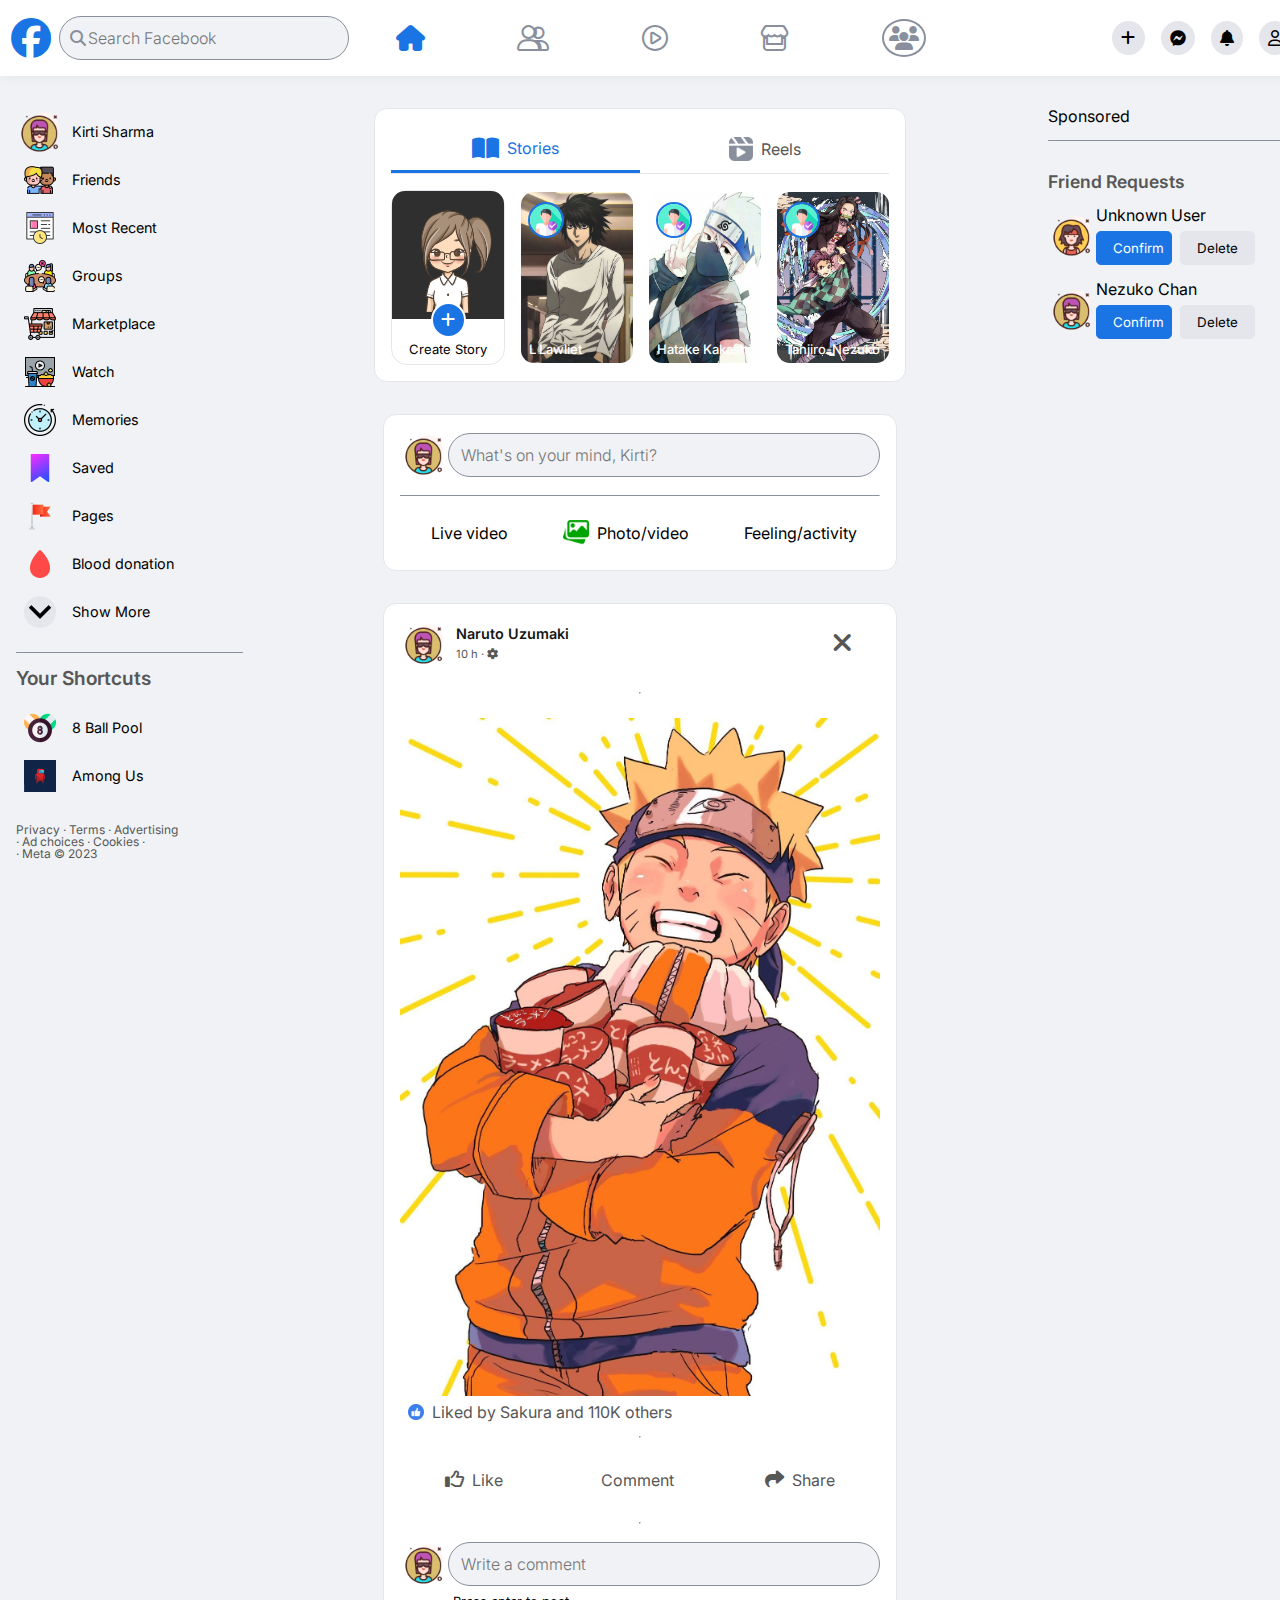
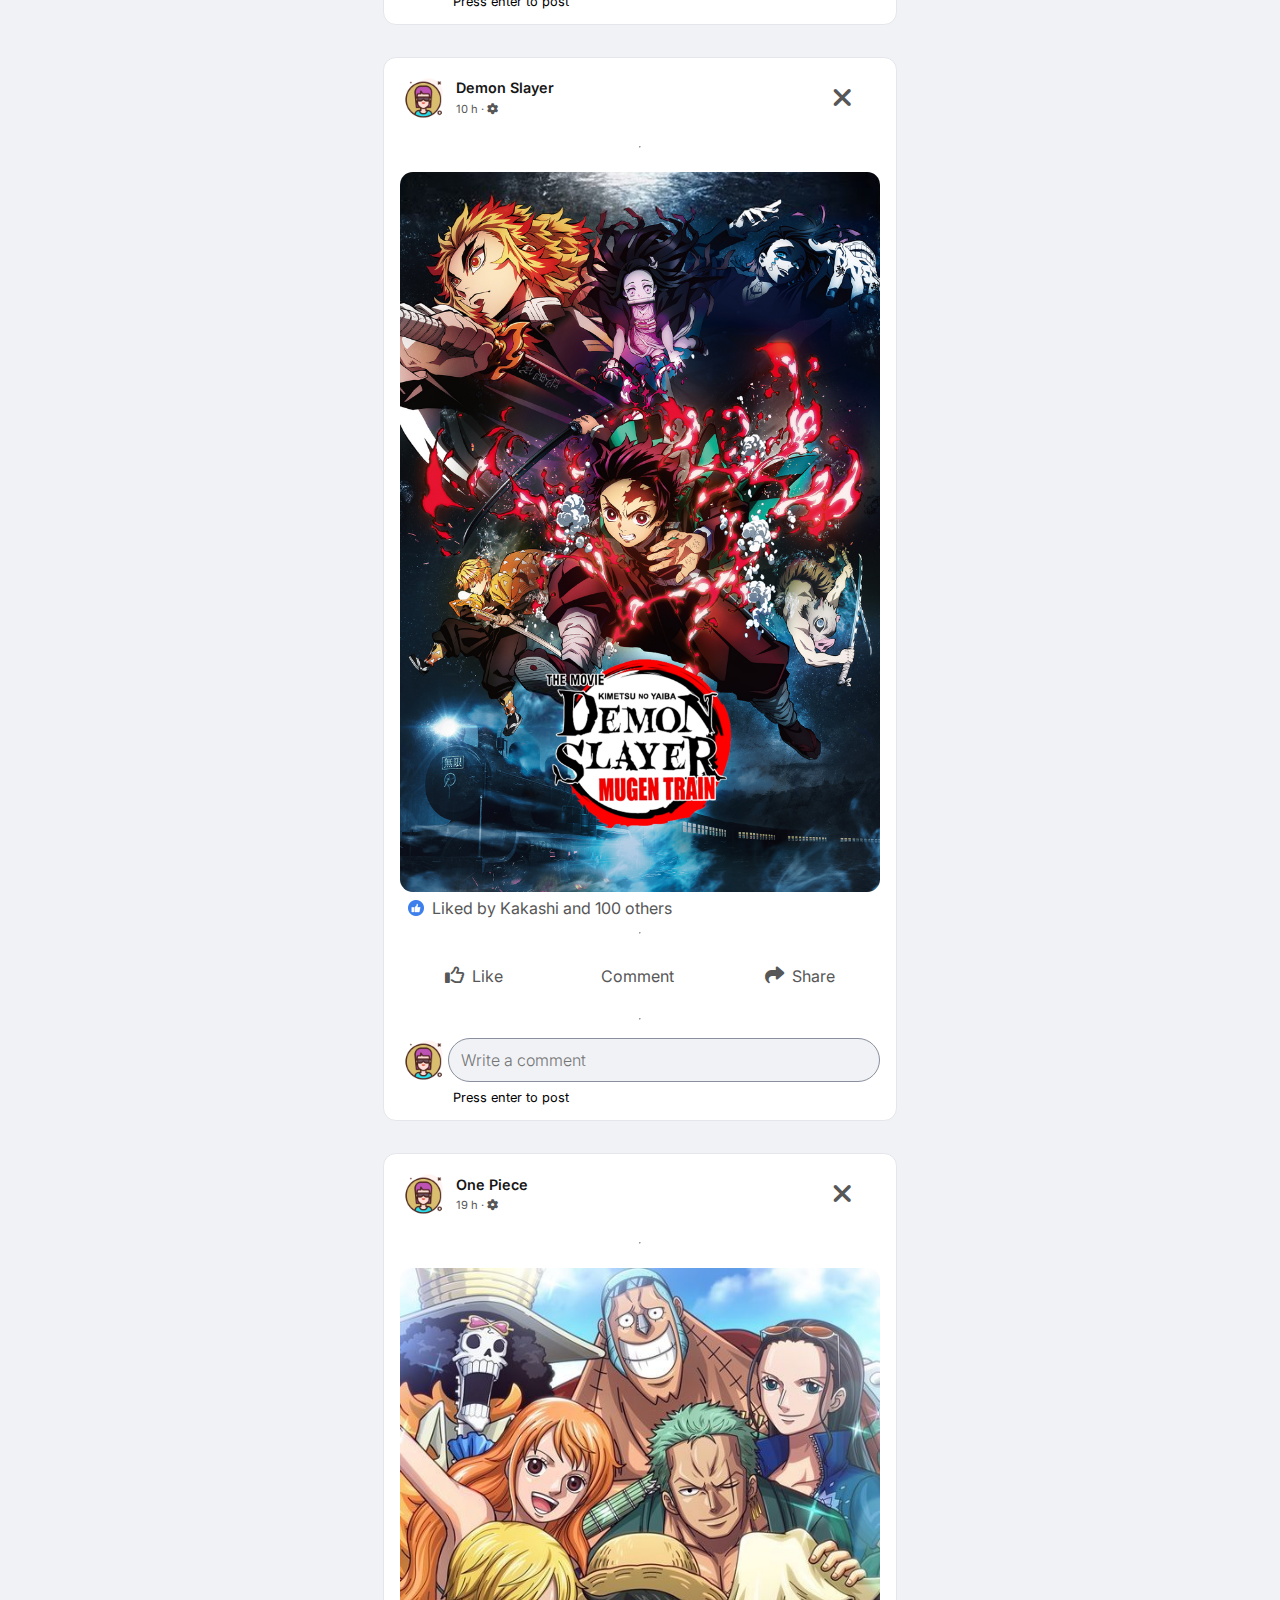
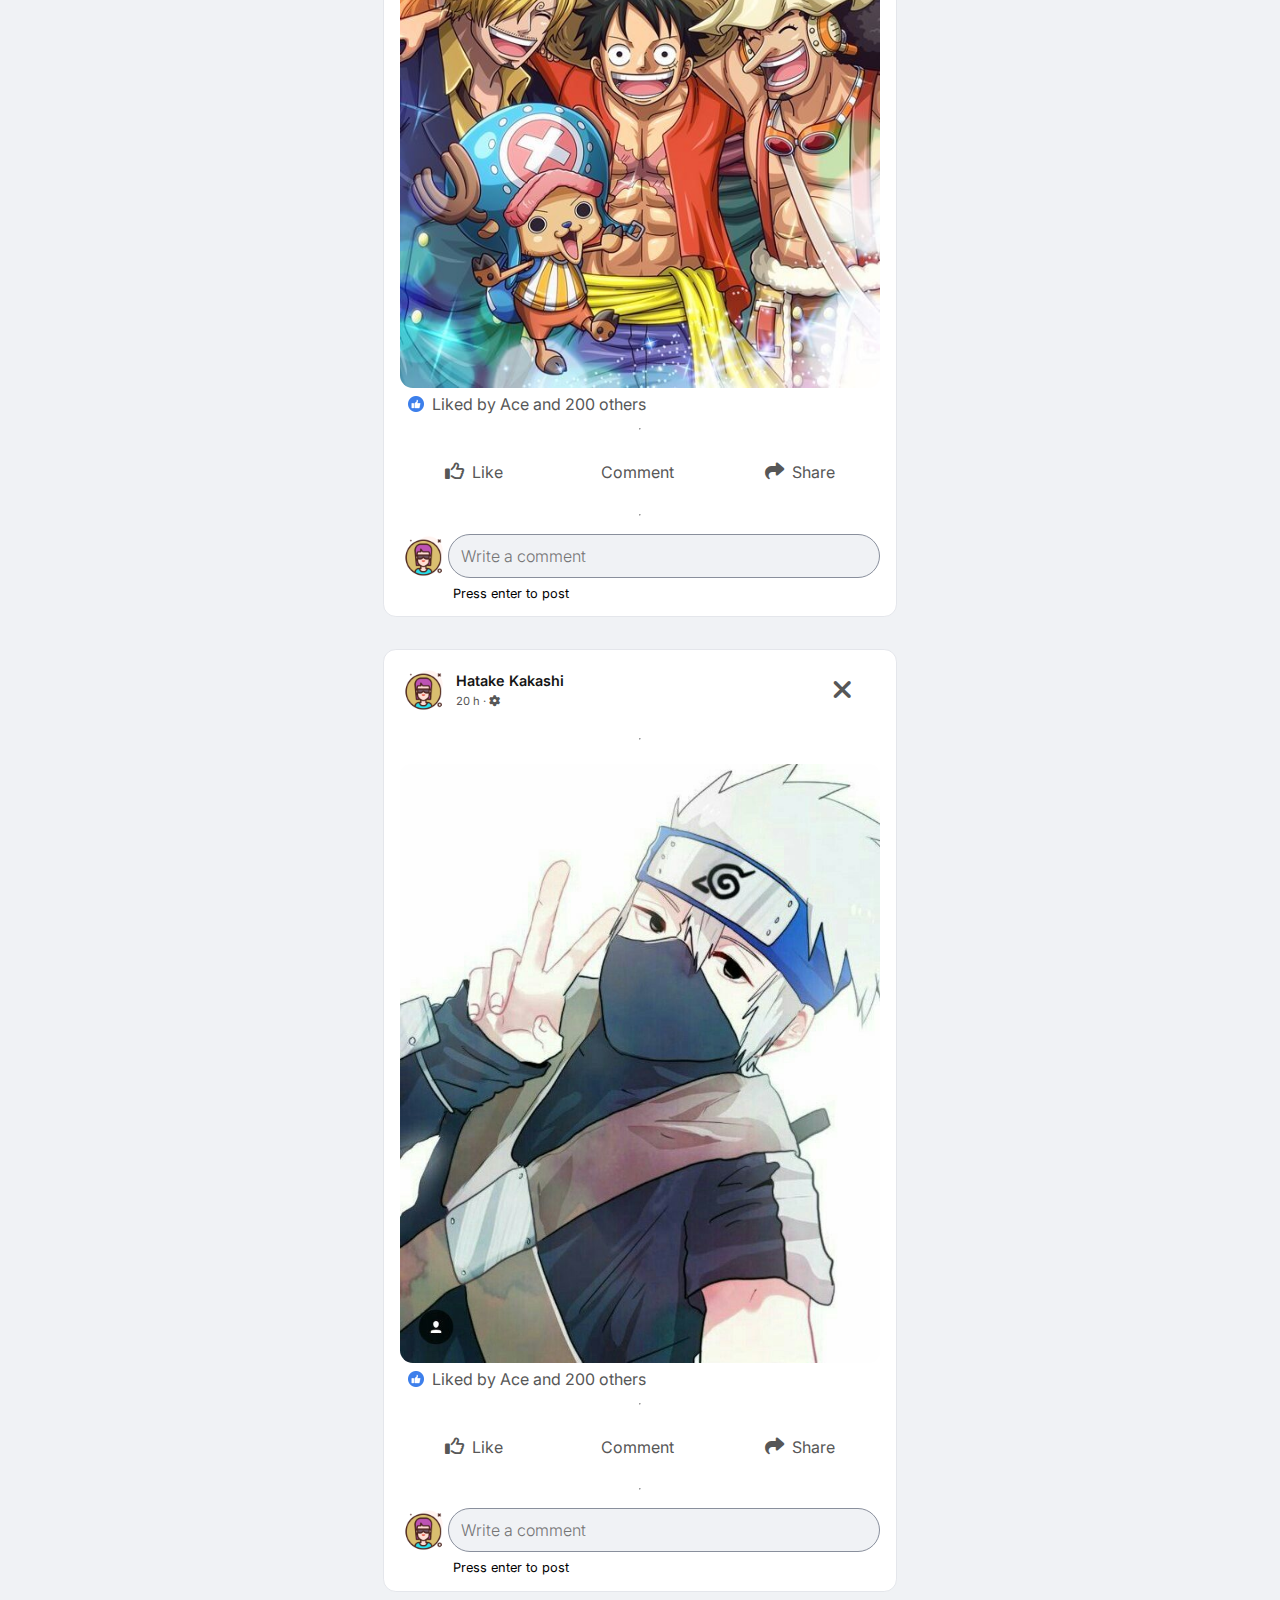
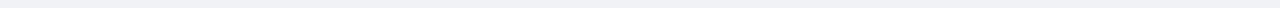
==== feeds.html @ 8c22616d "initial commit" ====
<!DOCTYPE html>
<html lang="en">

<head>
  <meta charset="UTF-8">
  <meta http-equiv="X-UA-Compatible" content="IE=edge">
  <meta name="viewport" content="width=device-width, initial-scale=1.0">
  <title>Facebook</title>
  <link rel="stylesheet" href="styles/feeds.css">
</head>

<body>

  <section class="feeds-container grid">
    <!-- top nav -->
    <header id="topNav" class="top-nav flex">
      <!-- group1 -->
      <div class="logo-search flex">
        <i class="fa-brands fa-facebook"></i>
        <div class="search-container flex">
          <i class="fa-solid fa-magnifying-glass"></i>

          <input class="search-input" type="text" placeholder="Search Facebook">
        </div>
      </div>

      <!-- group2 -->
      <div class="main-links flex">
        <i class="fa-solid fa-house outline"></i>
        <i class="fa-solid fa-user-group outline"></i>
        <i class="fa-solid fa-circle-play outline"></i>
        <i class="fa-solid fa-store outline"></i>
        <i class="fa-solid fa-users"></i>
      </div>

      <!-- group3 -->
      <div class="user-info flex">
        <i class="fa-solid fa-plus"></i>
        <i class="fa-brands fa-facebook-messenger"></i>
        <i class="fa-solid fa-bell"></i>
        <i class="fa-regular fa-user"></i>
      </div>
    </header>

    <nav id="sideNav" class="side-nav flex">
      <div class="flex"><img class="avatar-user" src="assets/girl.png" alt="user-icon"> Kirti Sharma</div>
      <div class="flex"><img class="sidenav-icon" src="assets/friendship.png" alt="icon">Friends</div>
      <div class="flex"><img class="sidenav-icon" src="assets/most-recent.png" alt="icon">Most Recent</div>
      <div class="flex"><img class="sidenav-icon" src="assets/meeting.png" alt="icon">Groups</div>
      <div class="flex"><img class="sidenav-icon" src="assets/marketplace.png" alt="icon">Marketplace</div>
      <div class="flex"><img class="sidenav-icon" src="assets/watching-a-movie.png" alt="icon">Watch</div>
      <div class="flex"><img class="sidenav-icon" src="assets/back-in-time.png" alt="icon">Memories</div>
      <div class="flex"><img class="sidenav-icon" src="assets/bookmark.png" alt="icon">Saved</div>
      <div class="flex"><img class="sidenav-icon" src="assets/flag.png" alt="icon">Pages</div>
      <div class="flex"><img class="sidenav-icon" src="assets/blood.png" alt="icon">Blood donation</div>
      <div class="flex"><img class="sidenav-icon" src="assets/expand-button.png" alt="icon">Show More</div>

      <hr class="hr">

      <div class="shortcuts">
        <h1>Your Shortcuts</h1>
      </div>
      <div class="flex"><img class="sidenav-icon" src="assets/billiard.png" alt="icon">8 Ball Pool</div>
      <div class="flex"><img class="sidenav-icon" src="assets/among-us.jpg" alt="icon">Among Us</div>
      <div class="copyright"><small>Privacy · Terms · Advertising <br> · Ad choices · Cookies · <br> · Meta ©
          2023</small></div>
    </nav>

    <main class="main flex">
      <!-- story-reels section -->
      <section class="story-reels-container white-bg flex border-rad1rem padding1rem">

        <section class="tab pointer flex">
          <div class="flex story-container"><i class="fa-solid fa-book-open story-icon"></i> Stories</div>
          <div class="flex reels-container"><img class="reels-icon" src="assets/video.png" alt="reels-icon"> Reels</div>
        </section>

        <!-- story display section -->
        <section class="story-display flex width100-pcent">
          <div class="add-story-container flex relative">
            <img class="story-img" src="assets/my-story.png" alt="">
            <div class="add-story absolute"><i class="fa-solid fa-plus"></i></div>
            <div class="footer-text">Create Story</div>
          </div>

          <div class="flex view-story-container relative">
            <img class="avatar-user absolute story-icon-user" src="assets/avatar.png" alt="">
            <img class="story-img-user" src="assets/deathnote.jpg" alt="">
            <div class=" user-name absolute">L Lawliet</div>
          </div>

          <div class="flex view-story-container relative">
            <img class="avatar-user absolute story-icon-user" src="assets/avatar.png" alt="">
            <img class="story-img-user" src="assets/kakashi.jpg" alt="">
            <div class=" user-name absolute">Hatake Kakashi</div>
          </div>

          <div class="flex view-story-container relative">
            <img class="avatar-user absolute story-icon-user" src="assets/avatar.png" alt="">
            <img class="story-img-user" src="assets/nezuko.jpg" alt="">
            <div class=" user-name absolute">Tanjiro-Nezuko</div>
          </div>
        </section>

      </section>

      <!-- create a post section -->
      <section class="post-container white-bg border-rad1rem padding1rem flex-dir-col">
        <div class="create-a-post flex">
          <img class="avatar-user" src="assets/girl.png" alt="user-icon">
          <div class="search-container width100-pcent flex">
            <input class="search-input width100-pcent" type="text" placeholder="What's on your mind, Kirti?">
          </div>
        </div>

        <hr class="hr">

        <div class="post-media flex width100">
          <div class="flex min-gap">
            <i class="fi fi-sr-video-plus icon-size"></i>
            Live video
          </div>

          <div class="flex">
            <img class="sidenav-icon pic-vid" src="assets/pic-vid.png" alt="Video/photo">
            Photo/video
          </div>

          <div class="flex min-gap">
            <i class="fi fi-rr-grin icon-size"></i>
            Feeling/activity
          </div>
        </div>
      </section>

      <!-- friends post section -->
      <section class="friends-post flex flex-dir-col white-bg width100-pcent padding1rem border-rad1rem">

        <!-- first post -->
        <div class="individual-post flex flex-dir-col width100-pcent max-gap">
          <div class="post-header flex width100-pcent">
            <span class="flex min-gap">
              <img class="avatar-user" src="assets/girl.png" alt="user-icon">
              <span class="name-setting flex flex-dir-col min-gap">
                <span class="friend-name">Naruto Uzumaki </span>
                <small class="time">10 h · <i class="fa-solid fa-gear"></i></small>
              </span>
            </span>

            <span class="more-close flex max-gap">
              <i class="fi fi-rr-menu-dots flex"></i>
              <i class="fa-solid fa-xmark flex"></i>
              <small></small>
            </span>
          </div>

          <hr>
          <div class="post-body width100 flex flex-dir-col min-gap">
            <img class="post-img" src="assets/naruto.jpg" alt="spyXfamily">

            <div class="like-section flex min-gap width100-pcent">
              <img class="like-img" src="assets/like-small.png" alt="likecount">
              <span class="like-count">Liked by Sakura and 110K others</span>
            </div>
            <hr>
            <div class="like-comment flex width100-pcent">
              <div class="flex min-gap"><i class="fa-regular fa-thumbs-up"></i> Like</div>
              <div class="flex min-gap"><i class="fi fi-rr-comment-alt-middle"></i>Comment</div>
              <div class="flex min-gap"><i class="fa-solid fa-share"></i>Share</div>
            </div>
            <hr>

            <!-- comment section -->
            <div class=" comment-box create-a-post flex width100-pcent">
              <img class="avatar-user" src="assets/girl.png" alt="user-icon">
              <div class="search-container width100-pcent flex">
                <input class="search-input width100-pcent" type="text" placeholder="Write a comment">
              </div>
            </div>
            <div class="comment-text width100-pcent">Press enter to post</div>
          </div>
        </div>
</section>

        <!-- second post -->
      <section class="friends-post flex flex-dir-col white-bg width100-pcent padding1rem border-rad1rem">
        <div class="individual-post flex flex-dir-col width100-pcent max-gap">
          <div class="post-header flex width100-pcent">
            <span class="flex min-gap">
              <img class="avatar-user" src="assets/girl.png" alt="user-icon">
              <span class="name-setting flex flex-dir-col min-gap">
                <span class="friend-name">Demon Slayer</span>
                <small class="time">10 h · <i class="fa-solid fa-gear"></i></small>
              </span>
            </span>

            <span class="more-close flex max-gap">
              <i class="fi fi-rr-menu-dots flex"></i>
              <i class="fa-solid fa-xmark flex"></i>
              <small></small>
            </span>
          </div>

          <hr>
          <div class="post-body width100 flex flex-dir-col min-gap">
            <img class="post-img" src="assets/demon-slayer.jpg" alt="spyXfamily">

            <div class="like-section flex min-gap width100-pcent">
              <img class="like-img" src="assets/like-small.png" alt="likecount">
              <span class="like-count">Liked by Kakashi and 100 others</span>
            </div>
            <hr>
            <div class="like-comment flex width100-pcent">
              <div class="flex min-gap"><i class="fa-regular fa-thumbs-up"></i> Like</div>
              <div class="flex min-gap"><i class="fi fi-rr-comment-alt-middle"></i>Comment</div>
              <div class="flex min-gap"><i class="fa-solid fa-share"></i>Share</div>
            </div>
            <hr>
            <div class="create-a-post flex width100-pcent">
              <img class="avatar-user" src="assets/girl.png" alt="user-icon">
              <div class="search-container width100-pcent flex">
                <input class="search-input width100-pcent" type="text" placeholder="Write a comment">
              </div>
            </div>
            <div class="comment-text width100-pcent">Press enter to post</div>
          </div>
        </div>
      </section>

        <!-- third post -->
      <section class="friends-post flex flex-dir-col white-bg width100-pcent padding1rem border-rad1rem">
        <div class="individual-post flex flex-dir-col width100-pcent max-gap">
          <div class="post-header flex width100-pcent">
            <span class="flex min-gap">
              <img class="avatar-user" src="assets/girl.png" alt="user-icon">
              <span class="name-setting flex flex-dir-col min-gap">
                <span class="friend-name">One Piece</span>
                <small class="time">19 h · <i class="fa-solid fa-gear"></i></small>
              </span>
            </span>

            <span class="more-close flex max-gap">
              <i class="fi fi-rr-menu-dots flex"></i>
              <i class="fa-solid fa-xmark flex"></i>
              <small></small>
            </span>
          </div>

            <hr>
          <div class="post-body width100 flex flex-dir-col min-gap">
            <img class="post-img" src="assets/one-piece.jpg" alt="spyXfamily">
            
            <div class="like-section flex min-gap width100-pcent">
              <img class="like-img" src="assets/like-small.png" alt="likecount">
            <span class="like-count">Liked by Ace and 200 others</span>
            </div>
            <hr>
            <div class="like-comment flex width100-pcent">
              <div class="flex min-gap"><i class="fa-regular fa-thumbs-up"></i> Like</div>
              <div class="flex min-gap"><i class="fi fi-rr-comment-alt-middle"></i>Comment</div>
              <div class="flex min-gap"><i class="fa-solid fa-share"></i>Share</div>
            </div>
            <hr>
            <div class="create-a-post flex width100-pcent">
              <img class="avatar-user" src="assets/girl.png" alt="user-icon">
              <div class="search-container width100-pcent flex">
                <input class="search-input width100-pcent" type="text" placeholder="Write a comment">
              </div>
            </div>
            <div class="comment-text width100-pcent">Press enter to post</div>
          </div>
        </div>
      </section>

      <!-- fourth post -->
      <section class="friends-post flex flex-dir-col white-bg width100-pcent padding1rem border-rad1rem">
        <div class="individual-post flex flex-dir-col width100-pcent max-gap">
          <div class="post-header flex width100-pcent">
            <span class="flex min-gap">
              <img class="avatar-user" src="assets/girl.png" alt="user-icon">
              <span class="name-setting flex flex-dir-col min-gap">
                <span class="friend-name">Hatake Kakashi</span>
                <small class="time">20 h · <i class="fa-solid fa-gear"></i></small>
              </span>
            </span>

            <span class="more-close flex max-gap">
              <i class="fi fi-rr-menu-dots flex"></i>
              <i class="fa-solid fa-xmark flex"></i>
              <small></small>
            </span>
          </div>

            <hr>
          <div class="post-body width100 flex flex-dir-col min-gap">
            <img class="post-img" src="assets/kakashi.jpg" alt="spyXfamily">
            
            <div class="like-section flex min-gap width100-pcent">
              <img class="like-img" src="assets/like-small.png" alt="likecount">
            <span class="like-count">Liked by Ace and 200 others</span>
            </div>
            <hr>
            <div class="like-comment flex width100-pcent">
              <div class="flex min-gap"><i class="fa-regular fa-thumbs-up"></i> Like</div>
              <div class="flex min-gap"><i class="fi fi-rr-comment-alt-middle"></i>Comment</div>
              <div class="flex min-gap"><i class="fa-solid fa-share"></i>Share</div>
            </div>
            <hr>
            <div class="create-a-post flex width100-pcent">
              <img class="avatar-user" src="assets/girl.png" alt="user-icon">
              <div class="search-container width100-pcent flex">
                <input class="search-input width100-pcent" type="text" placeholder="Write a comment">
              </div>
            </div>
            <div class="comment-text width100-pcent">Press enter to post</div>
          </div>
        </div>
      </section>
    </main>

    <aside class="right-panel flex flex-dir-col width100-pcent max-gap">
      
      <div class="width100-pcent">
        Sponsored
      <hr class="hr">
      </div>
      
      <div class="friend-req flex  flex-dir-col width100-pcent max-gap">
        <span class="req-heading">Friend Requests</span>
        <div class="request-container flex">
          <img class="avatar-user" src="assets/request.png" alt="friend-pic">

          <div class="name flex flex-dir-col min-gap width100-pcent">
            <span class="flex time-name width100-pcent">
              <span class="req-name">Unknown User</span>
              <span class="req-time"></span></span>
            <div class="conf-del-btn flex min-gap">
              <button class="btn confirm-btn">Confirm</button>
              <button class="btn delete-btn">Delete</button>
            </div>
          </div>
        </div>
      </div>

      <!-- second request -->
      <div class="friend-req flex  flex-dir-col width100-pcent max-gap">
        <div class="request-container flex">
          <img class="avatar-user" src="assets/girl.png" alt="friend-pic">

          <div class="name flex flex-dir-col min-gap width100-pcent">
            <span class="flex time-name width100-pcent">
              <span class="req-name">Nezuko Chan</span>
              <span class="req-time"></span></span>
            <div class="conf-del-btn flex min-gap">
              <button class="btn confirm-btn">Confirm</button>
              <button class="btn delete-btn">Delete</button>
            </div>
          </div>
        </div>
      </div>
    </aside>
  </section>

</body>

</html>
---- styles/feeds.css ----
/* google fonts */
@import url('https://fonts.googleapis.com/css2?family=Inter:wght@200;300;500;800&display=swap');

/* iconscdn */
@import url('https://cdnjs.cloudflare.com/ajax/libs/font-awesome/6.2.1/css/all.min.css');
@import url('https://cdn-uicons.flaticon.com/uicons-solid-rounded/css/uicons-solid-rounded.css');
@import url('https://cdn-uicons.flaticon.com/uicons-regular-rounded/css/uicons-regular-rounded.css');
@import url('https://cdn-uicons.flaticon.com/uicons-regular-rounded/css/uicons-regular-rounded.css');
@import url('https://cdn-uicons.flaticon.com/uicons-regular-rounded/css/uicons-regular-rounded.css');

/* reset css */
@import "reset.css";
@import "utility.css";
@import "topnav.css";
@import "sidenav.css";
@import "main.css";
@import "rightpanel.css";

:root{
    /* colors */
    --primary-blue: #1b74e4;
    --darker-grey: rgb(87, 87, 87);
    --dark-grey: #898F9C;
    --light-grey: #e4e6eb;
    --lighter-grey: #f0f2f5;
    --white-bg: white;
    --off-black: rgb(48, 47, 47);
    --zed-black: rgb(22, 22, 22);
    --cherry-pink:#F35369;
    --lemon-yellow: #F5C33B;
    /* font-family */
    --feedpage-fontstyle: 'Inter', sans-serif;
}

*, body{
    font-family: var(--feedpage-fontstyle);
}

body{
    background-color: var(--lighter-grey);
}

i{
    cursor: pointer;
}

/* feeds page layout css */
.feeds-container{
    grid-template-columns: repeat(10, 1fr);
    grid-template-areas: 
    "topnav topnav topnav topnav topnav topnav topnav topnav topnav topnav"
    "sidenav sidenav   ...    main   main   main  main ...  rightpanel rightpanel"
    "sidenav sidenav   ...    main   main   main  main ... rightpanel  rightpanel"
    "sidenav sidenav   ...    main   main   main  main ...  rightpanel rightpanel"    ;
    gap: 1rem;
}

.feeds-container > * {
    padding: 1rem 0.7rem;
}

/* media querries */
@media only screen and (max-width:800px){
    html{
        font-size: 62.5%;
    }
    .feeds-container{
        grid-template-columns:1fr;
        grid-template-areas: 
        "topnav"
        "sidenav"
        "rightpanel"
        "main"
        /* "main rightpanel" */
        ;
    }

    .top-nav{
        flex-direction: column;
    }

    .flex{
        flex-wrap: wrap;
    }

    .side-nav{
        /* overflow: hidden; */
        height: 100%;
    }
    .post-img{
        height: 50%;
        /* width: 50%; */
    }
    .comment-box{
        flex-wrap: wrap; 
        /* for smaller screen make it flex-direction column */
    }
}
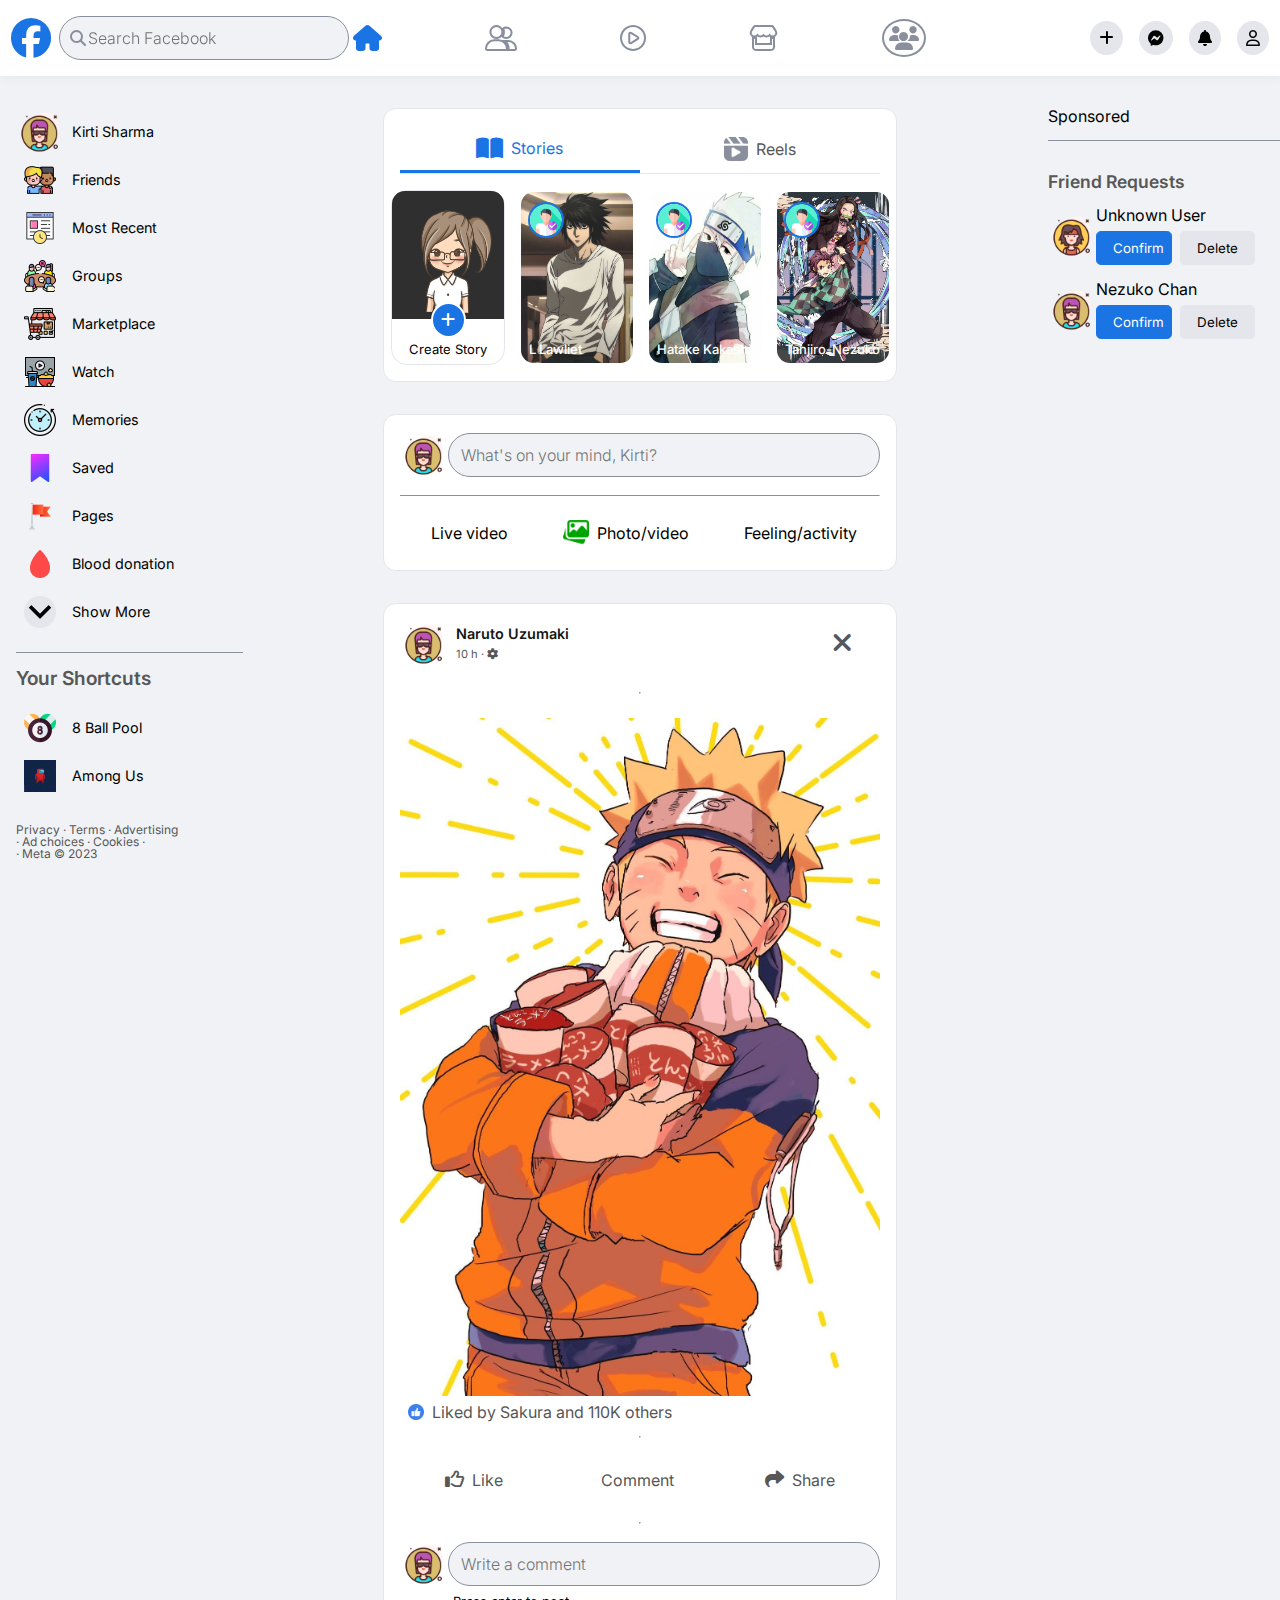
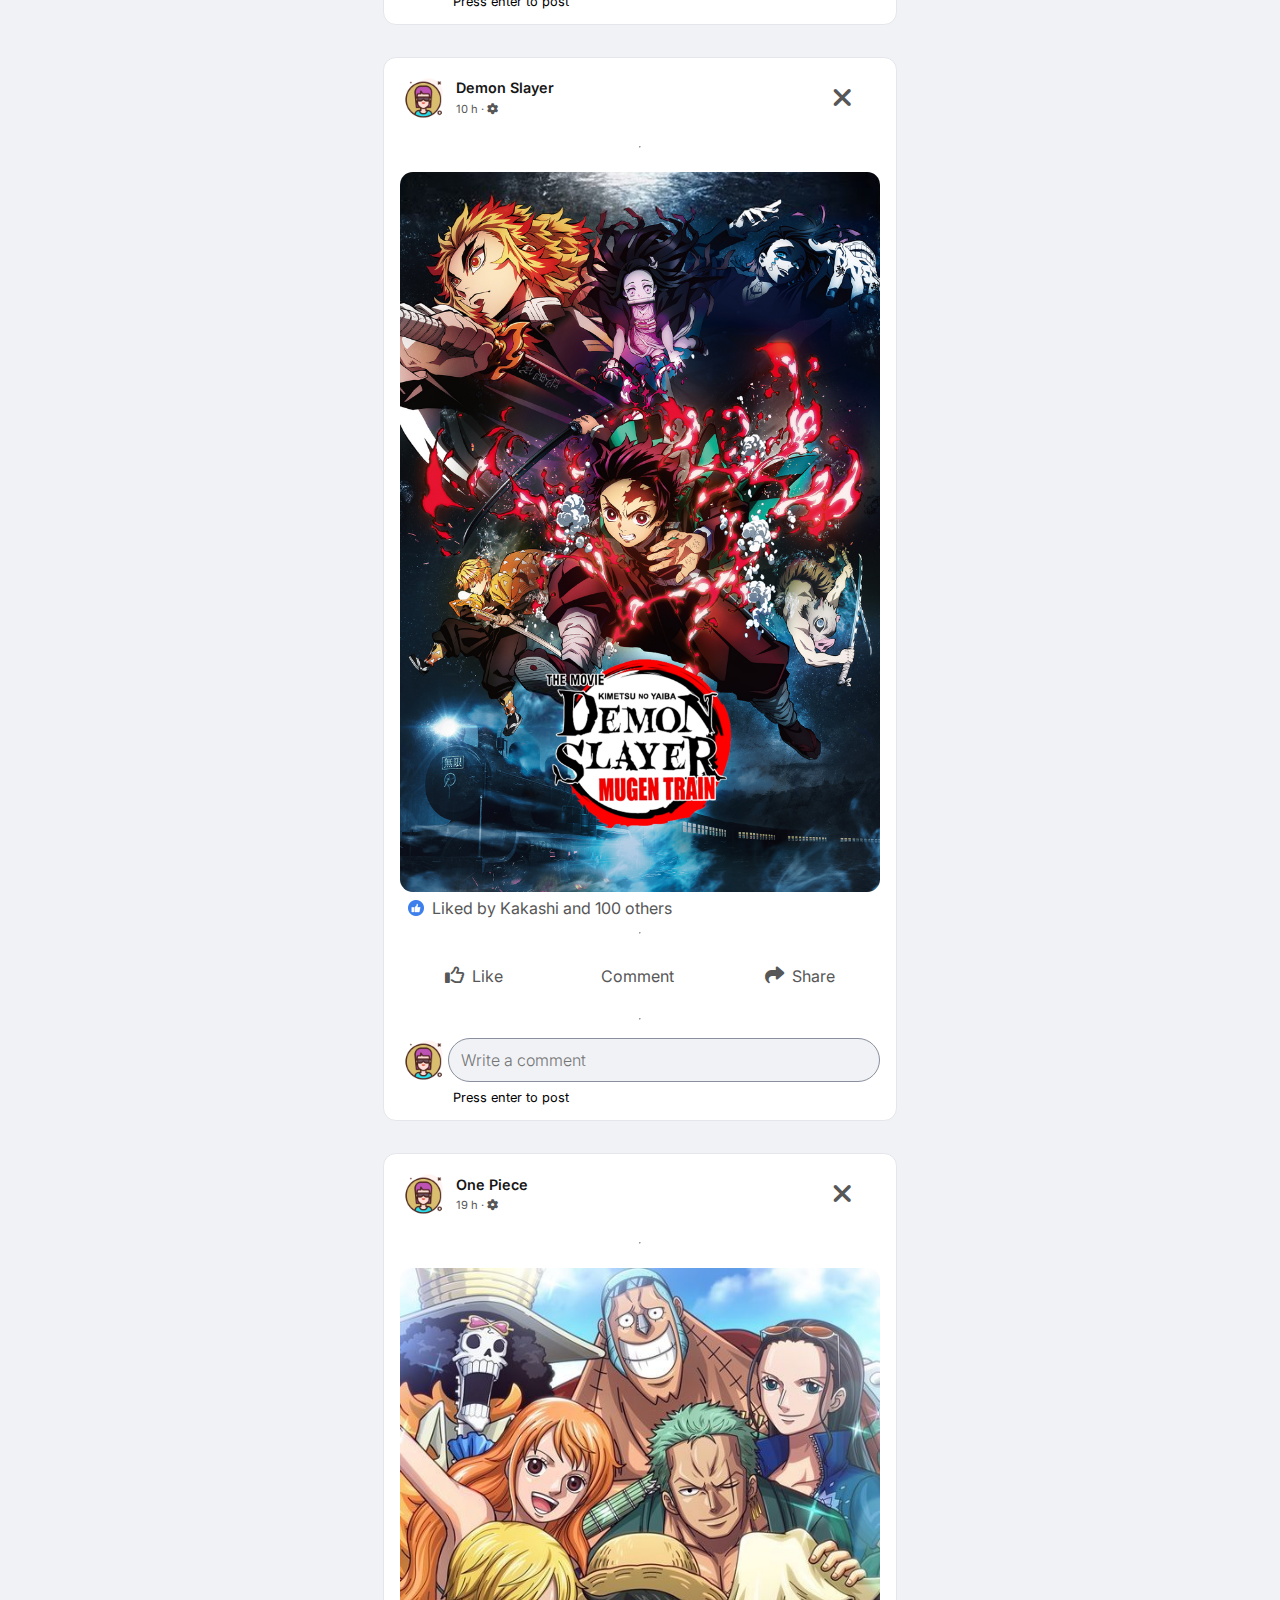
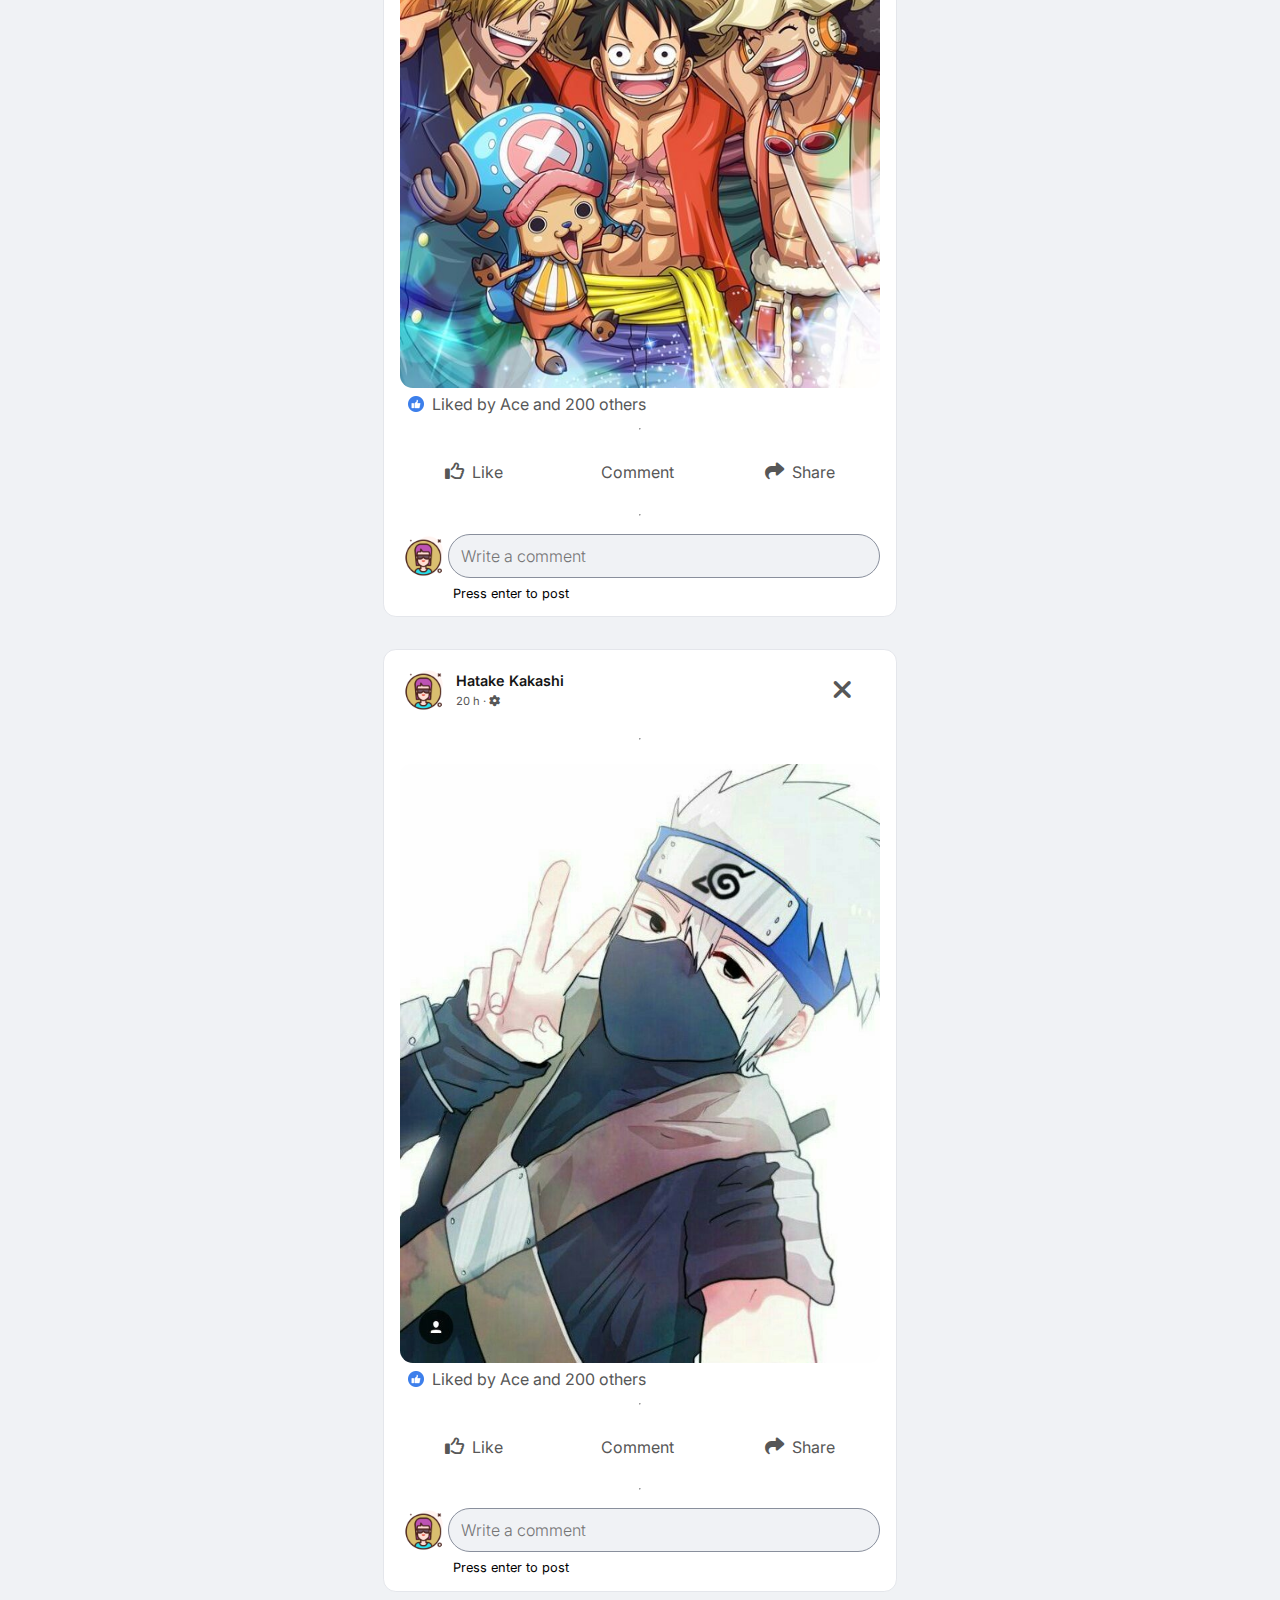
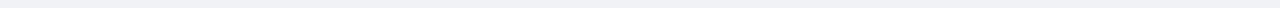
==== commit b54c5df0: "fix: minor fixes" ====
--- a/feeds.html
+++ b/feeds.html
@@ -68,7 +68,7 @@
 
     <main class="main flex">
       <!-- story-reels section -->
-      <section class="story-reels-container white-bg flex border-rad1rem padding1rem">
+      <section class="story-reels-container white-bg flex border-rad1rem padding1rem width100-pcent">
 
         <section class="tab pointer flex">
           <div class="flex story-container"><i class="fa-solid fa-book-open story-icon"></i> Stories</div>
--- a/styles/feeds.css
+++ b/styles/feeds.css
@@ -77,8 +77,18 @@
 
     .top-nav{
         flex-direction: column;
+        justify-content: space-between;
+        /* height: 10rem; */
+        gap: 0.3rem;
     }
 
+    .logo-search, .user-info {
+        width: fit-content;
+    }
+
+    .user-info {
+        align-items: center;
+    }
     .flex{
         flex-wrap: wrap;
     }
@@ -92,8 +102,16 @@
         /* width: 50%; */
     }
     .comment-box{
-        flex-wrap: wrap; 
-        /* for smaller screen make it flex-direction column */
+        flex-wrap: nowrap; 
+        flex-direction: column;
+        align-items: center;
+    }
+    .comment-text{
+        margin-left: 0;
+    }
+
+    .side-nav{
+        display: none;
     }
 }
 
